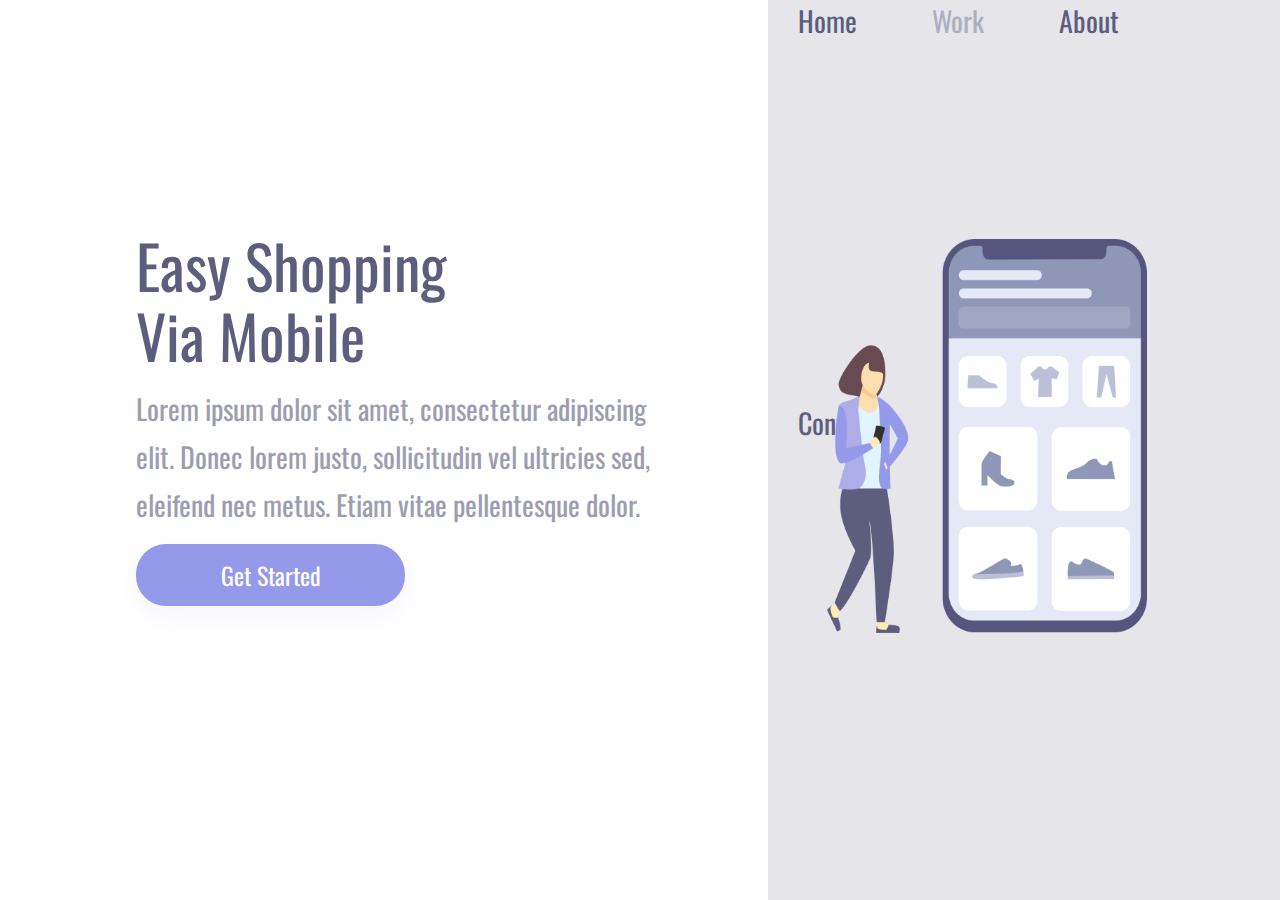
==== projeto.html @ 34dcf2cb "meu segundo projeto" ====
<!DOCTYPE html>
<html lang="en">

<head>
    <meta charset="UTF-8">
    <meta http-equiv="X-UA-Compatible" content="IE=edge">
    <meta name="viewport" content="width=device-width, initial-scale=1.0">
    <link rel="stylesheet" href="./projeto.css">
    <link rel="preconnect" href="https://fonts.googleapis.com">
    <link rel="preconnect" href="https://fonts.gstatic.com" crossorigin>
    <link href="https://fonts.googleapis.com/css2?family=Oswald&display=swap" rel="stylesheet">
    <title>Document</title>
</head>

<body>
    <div class="wrapper">

        <section class="container-left">
            <h1>Easy Shopping Via Mobile</h1>
            <p>Lorem ipsum dolor sit amet, consectetur adipiscing
                elit. Donec lorem justo, sollicitudin vel ultricies sed,
                eleifend nec metus. Etiam vitae pellentesque dolor. </p>
            <button>Get Started</button>
        </section>

        <section class="container-right">

            <head>
                <a>Home</a>
                <a>Work</a>
                <a>About</a>
                <a>Contact</a>
           </head>

            <img alt="girl-cellphone" src="./Illustration-3-3.png">

        </section>

    </div>
</body>

</html>
---- projeto.css ----
* {
    margin: 0;
    padding: 0;
    box-sizing: border-box;
    font-family: 'Oswald', sans-serif;
    font-weight: 400;
    color: #5d5d7d;
}

.wrapper {
    height: 100vh;
    width: 100vw;
}

.container-left {
    display: inline-block;
    width: 60%;
    padding-left: 136px;
    margin-top: 18%;
}

.container-right {
    display: inline-block;
    background-color: rgba(93, 93, 125, 0.16);
    height: 100vh;
    width: 40%;
    position: absolute;
}

img {
    width: 320px;
    position: relative;
    top: 22%;
    right: 95px;
}

h1 {
    width: 368px;
    font-size: 60px;
    line-height: 70px;
}

P {
    width: 540px;
    font-size: 28px;
    line-height: 48px;
    mix-blend-mode: normal;
    opacity: 0.6;
    margin: 15px 0px;
}

button {
    width: 269px;
    height: 62px;
    background: #9499ea;
    box-shadow: 0px 10px 24px rgba(148, 153, 234, 0.0979959);
    border: none;
    border-radius: 30px;
    cursor: pointer;

    font-size: 24px;
    line-height: 36px;
    color: #ffffff;
}

button:hover{
opacity: .8;
}

button:active{
    opacity: .5;
}

a{
width: 59px;
font-size: 28px;
line-height: 41px;
margin-right: 41px;
margin-left: 30px;
cursor: pointer;
}

a:nth-child(2) {
    opacity: 0.4;
}

a:hover{
    opacity: .8;
}

a:active{
opacity: .5;
}
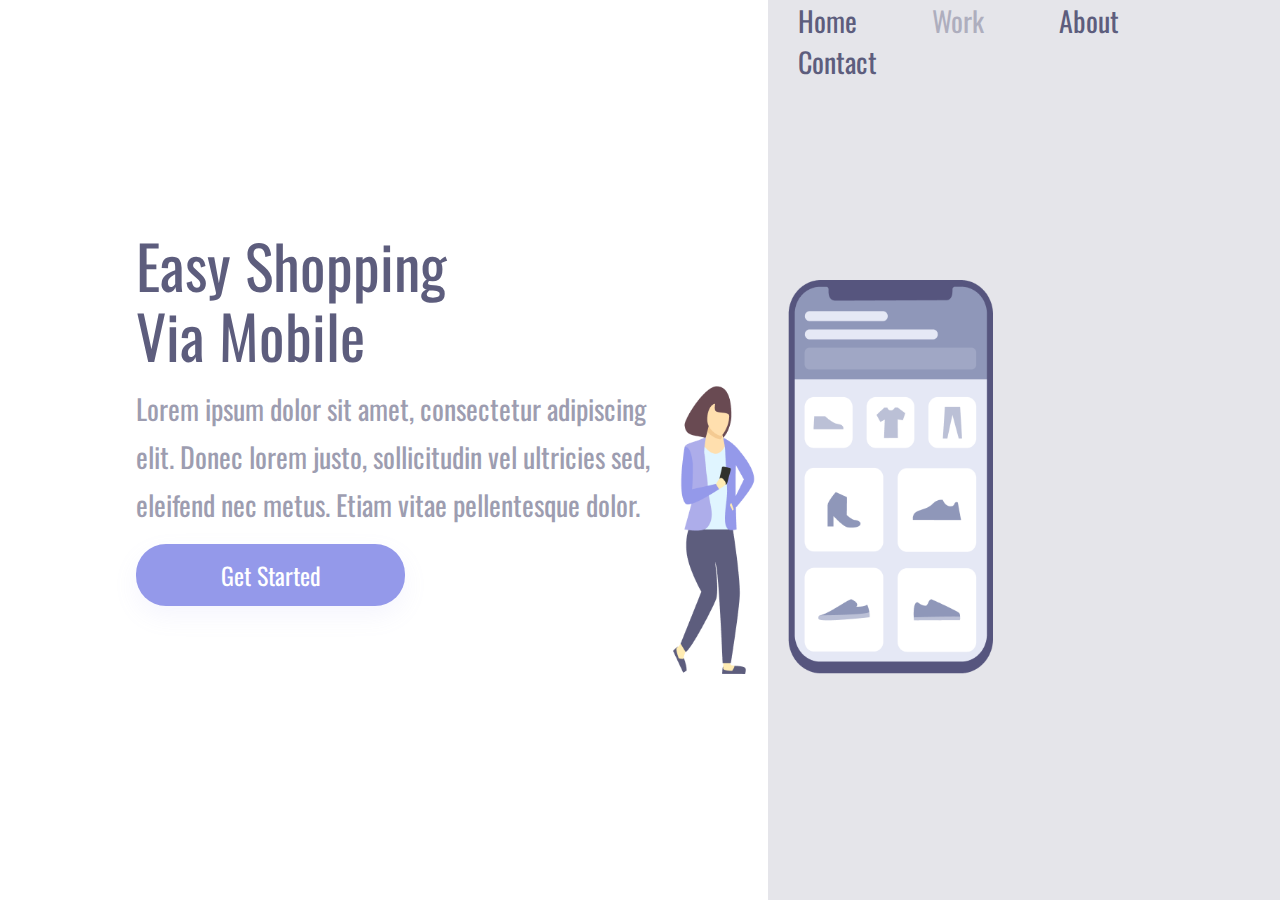
==== commit c33452c9: "deixando o projeto responsivo" ====
--- a/projeto.html
+++ b/projeto.html
@@ -1,4 +1,4 @@
-<!DOCTYPE html>
+<!DOCTYPE html> 
 <html lang="en">
 
 <head>
@@ -9,7 +9,7 @@
     <link rel="preconnect" href="https://fonts.googleapis.com">
     <link rel="preconnect" href="https://fonts.gstatic.com" crossorigin>
     <link href="https://fonts.googleapis.com/css2?family=Oswald&display=swap" rel="stylesheet">
-    <title>Document</title>
+    <title>Easy Shopping Via Mobile</title>
 </head>
 
 <body>
@@ -25,12 +25,12 @@
 
         <section class="container-right">
 
-            <head>
+            <header>
                 <a>Home</a>
                 <a>Work</a>
                 <a>About</a>
                 <a>Contact</a>
-           </head>
+           </header>
 
             <img alt="girl-cellphone" src="./Illustration-3-3.png">
 
@@ -39,4 +39,4 @@
     </div>
 </body>
 
-</html>+</html>
--- a/projeto.css
+++ b/projeto.css
@@ -63,31 +63,85 @@
     color: #ffffff;
 }
 
-button:hover{
-opacity: .8;
+button:hover {
+    opacity: .8;
 }
 
-button:active{
+button:active {
     opacity: .5;
 }
 
-a{
-width: 59px;
-font-size: 28px;
-line-height: 41px;
-margin-right: 41px;
-margin-left: 30px;
-cursor: pointer;
+a {
+    width: 59px;
+    font-size: 28px;
+    line-height: 41px;
+    margin-right: 41px;
+    margin-left: 30px;
+    cursor: pointer;
 }
 
 a:nth-child(2) {
     opacity: 0.4;
 }
 
-a:hover{
+a:hover {
     opacity: .8;
 }
 
-a:active{
-opacity: .5;
+a:active {
+    opacity: .5;
+}
+
+@media screen and (max-width:900px) {
+
+
+    
+
+    .container-left {
+        width: 100%;
+        height: 50%;
+      padding: 0;
+      margin: 0;
+    }
+
+    .container-right{
+display: block;
+height: auto;
+width: 100%;
+position: static;
+padding: 40px;
+    }
+
+img{
+    position: static;
+    max-width: 90%;
+}
+
+header{
+    display: none;
+ }
+
+ h1{
+    font-size: 36px ; 
+    line-height: 52px;
+    width: auto;
+    margin: 58px 50px 0px 50px ;
+    text-align: center;
+ }
+
+p{
+    margin: 15px 40px;
+    width: auto;
+    text-align: center;
+    font-size: 14px;
+    line-height: 24px;
+}
+
+button{
+    margin: 0 auto;
+    display: block;
+}
+
+
+
 }